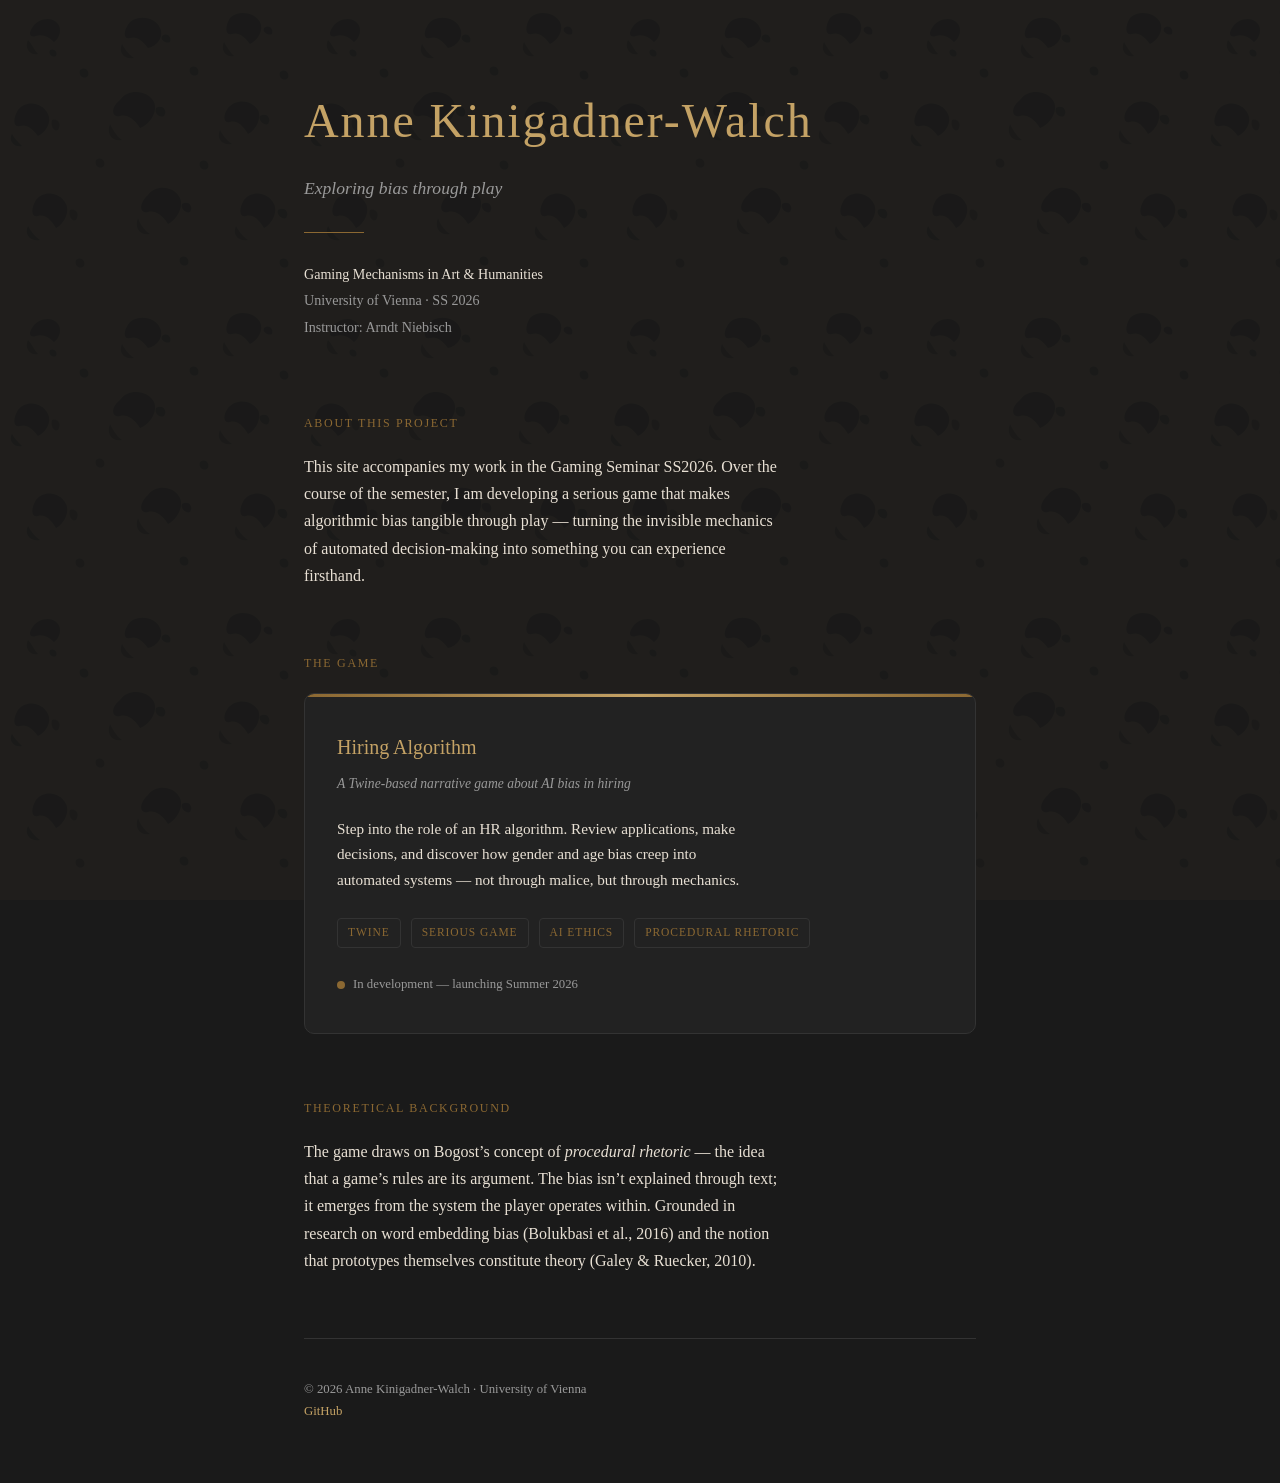
==== index.html @ c5ccc67c "Rename index (8).html to index.html" ====
<!DOCTYPE html>
<html lang="en">
<head>
<meta charset="UTF-8">
<meta name="viewport" content="width=device-width, initial-scale=1.0">
<title>Anne Kinigadner-Walch</title>
<style>
  /* ── Design Tokens ── */
  :root {
    --bg: #1a1a1a;
    --bg-card: #222;
    --border: #333;
    --text: #e8e0d4;
    --text-muted: #999;
    --gold: #C4A265;
    --ochre: #8B6832;
    --umber: #2E1E0A;
    --near-black: #1A1008;
    --font-body: Georgia, 'Times New Roman', serif;
  }

  /* ── Reset & Base ── */
  *, *::before, *::after { margin: 0; padding: 0; box-sizing: border-box; }

  body {
    font-family: var(--font-body);
    background: var(--bg);
    color: var(--text);
    line-height: 1.7;
    min-height: 100vh;
    -webkit-font-smoothing: antialiased;
  }

  /* ── Leopard Pattern (inline SVG, used as subtle overlay) ── */
  .leopard-overlay {
    position: fixed;
    inset: 0;
    pointer-events: none;
    z-index: 0;
    opacity: 0.04;
    background-image: url('data:image/svg+xml;utf8,<svg xmlns="http://www.w3.org/2000/svg" width="300" height="300" viewBox="0 0 300 300"><defs><pattern id="leopard" x="0" y="0" width="300" height="300" patternUnits="userSpaceOnUse"><rect width="300" height="300" fill="%23C4A265"/><path d="M32,28 C38,18 52,16 58,24 C62,29 60,38 54,42 C48,36 42,34 36,36 C30,38 28,34 32,28Z" fill="%231A1008" opacity="0.88"/><path d="M28,40 C24,48 30,56 38,54 C34,50 32,44 28,40Z" fill="%232E1E0A" opacity="0.82"/><path d="M50,50 C54,48 58,52 56,56 C52,58 48,54 50,50Z" fill="%231A1008" opacity="0.85"/><path d="M130,22 C140,14 156,18 160,28 C164,36 158,46 148,48 C142,40 136,36 130,38 C124,40 122,32 130,22Z" fill="%231A1008" opacity="0.9"/><path d="M122,44 C118,52 124,60 134,58 C128,54 124,48 122,44Z" fill="%232E1E0A" opacity="0.79"/><path d="M162,36 C166,32 172,36 170,42 C166,44 160,40 162,36Z" fill="%231A1008" opacity="0.84"/><path d="M230,18 C238,10 254,12 260,22 C264,30 258,40 250,44 C244,36 238,32 232,34 C226,36 224,28 230,18Z" fill="%231A1008" opacity="0.87"/><path d="M224,42 C220,50 226,58 234,56 C230,52 226,46 224,42Z" fill="%232E1E0A" opacity="0.8"/><path d="M264,28 C268,24 274,28 272,34 C268,36 262,32 264,28Z" fill="%231A1008" opacity="0.86"/><path d="M18,110 C26,100 42,102 48,114 C52,122 46,132 38,136 C32,128 26,124 20,126 C14,128 12,120 18,110Z" fill="%231A1008" opacity="0.9"/><path d="M52,120 C58,118 62,124 58,130 C54,132 50,126 52,120Z" fill="%232E1E0A" opacity="0.76"/><path d="M12,134 C8,140 14,148 22,146 C18,142 14,138 12,134Z" fill="%231A1008" opacity="0.82"/><path d="M120,100 C128,88 148,90 154,102 C158,112 150,124 140,128 C134,118 126,114 120,116 C112,118 110,108 120,100Z" fill="%231A1008" opacity="0.92"/><path d="M110,124 C106,134 112,142 122,140 C116,136 112,128 110,124Z" fill="%232E1E0A" opacity="0.8"/><path d="M156,108 C162,104 168,110 164,116 C160,118 154,114 156,108Z" fill="%231A1008" opacity="0.85"/><path d="M228,108 C236,98 252,100 258,110 C262,118 256,130 248,134 C242,124 236,120 230,122 C224,124 222,116 228,108Z" fill="%231A1008" opacity="0.88"/><path d="M220,130 C216,138 222,146 232,144 C226,140 222,134 220,130Z" fill="%232E1E0A" opacity="0.79"/><path d="M260,116 C266,112 272,118 268,124 C264,126 258,120 260,116Z" fill="%231A1008" opacity="0.84"/><path d="M36,200 C44,190 60,192 66,204 C70,212 64,224 56,228 C50,218 44,214 38,216 C32,218 30,210 36,200Z" fill="%231A1008" opacity="0.9"/><path d="M70,210 C76,208 80,214 76,220 C72,222 68,216 70,210Z" fill="%232E1E0A" opacity="0.77"/><path d="M28,226 C24,234 30,242 40,240 C34,236 30,230 28,226Z" fill="%231A1008" opacity="0.83"/><path d="M148,195 C156,184 174,186 180,198 C184,208 176,220 168,224 C162,214 154,210 148,212 C140,214 138,204 148,195Z" fill="%231A1008" opacity="0.91"/><path d="M138,218 C134,228 140,236 150,234 C144,230 140,224 138,218Z" fill="%232E1E0A" opacity="0.81"/><path d="M182,204 C188,200 194,206 190,212 C186,214 180,208 182,204Z" fill="%231A1008" opacity="0.86"/><path d="M244,200 C252,190 268,192 274,204 C278,212 272,224 264,228 C258,218 252,214 246,216 C240,218 238,210 244,200Z" fill="%231A1008" opacity="0.89"/><path d="M236,226 C232,234 238,242 248,240 C242,236 238,230 236,226Z" fill="%232E1E0A" opacity="0.78"/><path d="M278,210 C284,206 290,212 286,218 C282,220 276,214 278,210Z" fill="%231A1008" opacity="0.85"/><path d="M80,70 C84,66 90,70 88,76 C84,80 78,76 80,70Z" fill="%231A1008" opacity="0.8"/><path d="M190,68 C194,64 200,68 198,74 C194,78 188,74 190,68Z" fill="%231A1008" opacity="0.82"/><path d="M96,160 C100,156 106,160 104,166 C100,170 94,166 96,160Z" fill="%231A1008" opacity="0.78"/><path d="M200,162 C204,158 210,162 208,168 C204,172 198,168 200,162Z" fill="%231A1008" opacity="0.81"/><path d="M76,260 C80,256 86,260 84,266 C80,270 74,266 76,260Z" fill="%231A1008" opacity="0.79"/><path d="M180,258 C184,254 190,258 188,264 C184,268 178,264 180,258Z" fill="%231A1008" opacity="0.83"/><path d="M280,72 C284,68 290,72 288,78 C284,82 278,78 280,72Z" fill="%231A1008" opacity="0.8"/><path d="M280,260 C284,256 290,260 288,266 C284,270 278,266 280,260Z" fill="%231A1008" opacity="0.82"/></pattern></defs><rect width="300" height="300" fill="url(%23leopard)"/></svg>');
    background-repeat: repeat;
    background-size: 300px 300px;
  }

  /* ── Layout ── */
  .page {
    position: relative;
    z-index: 1;
    max-width: 720px;
    margin: 0 auto;
    padding: 80px 24px 60px;
  }

  /* ── Header / Hero ── */
  .hero {
    margin-bottom: 72px;
  }

  .hero-name {
    font-size: clamp(2rem, 5vw, 3rem);
    font-weight: 400;
    letter-spacing: 0.04em;
    color: var(--gold);
    margin-bottom: 12px;
  }

  .hero-tagline {
    font-size: 1.1rem;
    color: var(--text-muted);
    font-style: italic;
    margin-bottom: 28px;
  }

  .hero-divider {
    width: 60px;
    height: 1px;
    background: var(--ochre);
    border: none;
    margin-bottom: 28px;
  }

  .hero-meta {
    font-size: 0.88rem;
    color: var(--text-muted);
    line-height: 1.9;
  }

  .hero-meta span {
    color: var(--text);
  }

  /* ── Sections ── */
  section {
    margin-bottom: 64px;
  }

  .section-label {
    font-size: 0.75rem;
    font-weight: 500;
    letter-spacing: 0.14em;
    text-transform: uppercase;
    color: var(--ochre);
    margin-bottom: 20px;
  }

  section p {
    font-size: 1rem;
    color: var(--text);
    max-width: 60ch;
  }

  /* ── Game Card (placeholder) ── */
  .game-card {
    background: var(--bg-card);
    border: 1px solid var(--border);
    border-radius: 10px;
    padding: 36px 32px;
    position: relative;
    overflow: hidden;
    transition: border-color 0.3s ease;
  }

  .game-card:hover {
    border-color: var(--ochre);
  }

  .game-card::before {
    content: '';
    position: absolute;
    top: 0;
    left: 0;
    right: 0;
    height: 3px;
    background: linear-gradient(90deg, var(--ochre), var(--gold), var(--ochre));
  }

  .game-card-title {
    font-size: 1.25rem;
    color: var(--gold);
    margin-bottom: 8px;
    font-weight: 400;
  }

  .game-card-subtitle {
    font-size: 0.85rem;
    color: var(--text-muted);
    margin-bottom: 20px;
    font-style: italic;
  }

  .game-card p {
    font-size: 0.95rem;
    color: var(--text);
    margin-bottom: 24px;
    max-width: 55ch;
  }

  .game-tag {
    display: inline-block;
    font-size: 0.72rem;
    letter-spacing: 0.08em;
    text-transform: uppercase;
    color: var(--ochre);
    border: 1px solid var(--border);
    border-radius: 4px;
    padding: 4px 10px;
    margin-right: 6px;
    margin-bottom: 6px;
  }

  .game-status {
    display: inline-flex;
    align-items: center;
    gap: 8px;
    font-size: 0.8rem;
    color: var(--text-muted);
    margin-top: 20px;
  }

  .game-status .dot {
    width: 8px;
    height: 8px;
    border-radius: 50%;
    background: var(--ochre);
    animation: pulse 2.5s ease-in-out infinite;
  }

  @keyframes pulse {
    0%, 100% { opacity: 0.4; }
    50% { opacity: 1; }
  }

  /* ── Button (for future game link) ── */
  .btn {
    display: inline-block;
    font-family: var(--font-body);
    font-size: 0.82rem;
    letter-spacing: 0.1em;
    text-transform: uppercase;
    text-decoration: none;
    color: var(--bg);
    background: var(--gold);
    border: 1px solid var(--gold);
    padding: 10px 28px;
    border-radius: 5px;
    cursor: pointer;
    transition: all 0.3s ease;
    margin-top: 24px;
  }

  .btn:hover {
    background: transparent;
    color: var(--gold);
  }

  .btn-ghost {
    background: transparent;
    color: var(--gold);
  }

  .btn-ghost:hover {
    background: var(--gold);
    color: var(--bg);
  }

  /* ── Footer ── */
  footer {
    padding-top: 40px;
    border-top: 1px solid var(--border);
    font-size: 0.8rem;
    color: var(--text-muted);
  }

  footer a {
    color: var(--gold);
    text-decoration: none;
    transition: color 0.2s;
  }

  footer a:hover {
    color: var(--text);
  }

  /* ── Responsive ── */
  @media (max-width: 560px) {
    .page {
      padding: 48px 18px 40px;
    }
    .hero {
      margin-bottom: 52px;
    }
    section {
      margin-bottom: 48px;
    }
    .game-card {
      padding: 24px 20px;
    }
  }

  /* ── Fade-in on load ── */
  .page {
    animation: fadeUp 0.8s ease-out;
  }

  @keyframes fadeUp {
    from { opacity: 0; transform: translateY(16px); }
    to { opacity: 1; transform: translateY(0); }
  }
</style>
</head>
<body>

<div class="leopard-overlay" aria-hidden="true"></div>

<main class="page">

  <!-- Hero -->
  <header class="hero">
    <h1 class="hero-name">Anne Kinigadner-Walch</h1>
    <p class="hero-tagline">Exploring bias through play</p>
    <hr class="hero-divider">
    <div class="hero-meta">
      <span>Gaming Mechanisms in Art &amp; Humanities</span><br>
      University of Vienna &middot; SS 2026<br>
      Instructor: Arndt Niebisch
    </div>
  </header>

  <!-- About -->
  <section>
    <div class="section-label">About This Project</div>
    <p>
      This site accompanies my work in the Gaming Seminar SS2026. Over the course of the semester, I am developing a serious game that makes algorithmic bias tangible through play &mdash; turning the invisible mechanics of automated decision-making into something you can experience firsthand.
    </p>
  </section>

  <!-- Game Card -->
  <section>
    <div class="section-label">The Game</div>
    <div class="game-card">
      <div class="game-card-title">Hiring Algorithm</div>
      <div class="game-card-subtitle">A Twine-based narrative game about AI bias in hiring</div>
      <p>
        Step into the role of an HR algorithm. Review applications, make decisions, and discover how gender and age bias creep into automated systems &mdash; not through malice, but through mechanics.
      </p>
      <div>
        <span class="game-tag">Twine</span>
        <span class="game-tag">Serious Game</span>
        <span class="game-tag">AI Ethics</span>
        <span class="game-tag">Procedural Rhetoric</span>
      </div>
      <div class="game-status">
        <span class="dot"></span>
        In development &mdash; launching Summer 2026
      </div>
      <!-- Uncomment when game is ready:
      <a href="game/index.html" class="btn">Play the Game</a>
      -->
    </div>
  </section>

  <!-- Theoretical Background -->
  <section>
    <div class="section-label">Theoretical Background</div>
    <p>
      The game draws on Bogost&rsquo;s concept of <em>procedural rhetoric</em> &mdash; the idea that a game&rsquo;s rules are its argument. The bias isn&rsquo;t explained through text; it emerges from the system the player operates within. Grounded in research on word embedding bias (Bolukbasi et al., 2016) and the notion that prototypes themselves constitute theory (Galey &amp; Ruecker, 2010).
    </p>
  </section>

  <!-- Footer -->
  <footer>
    &copy; 2026 Anne Kinigadner-Walch &middot; University of Vienna
    <br>
    <a href="https://github.com/" target="_blank" rel="noopener">GitHub</a>
    <!-- Update the link above once your repo exists -->
  </footer>

</main>

</body>
</html>
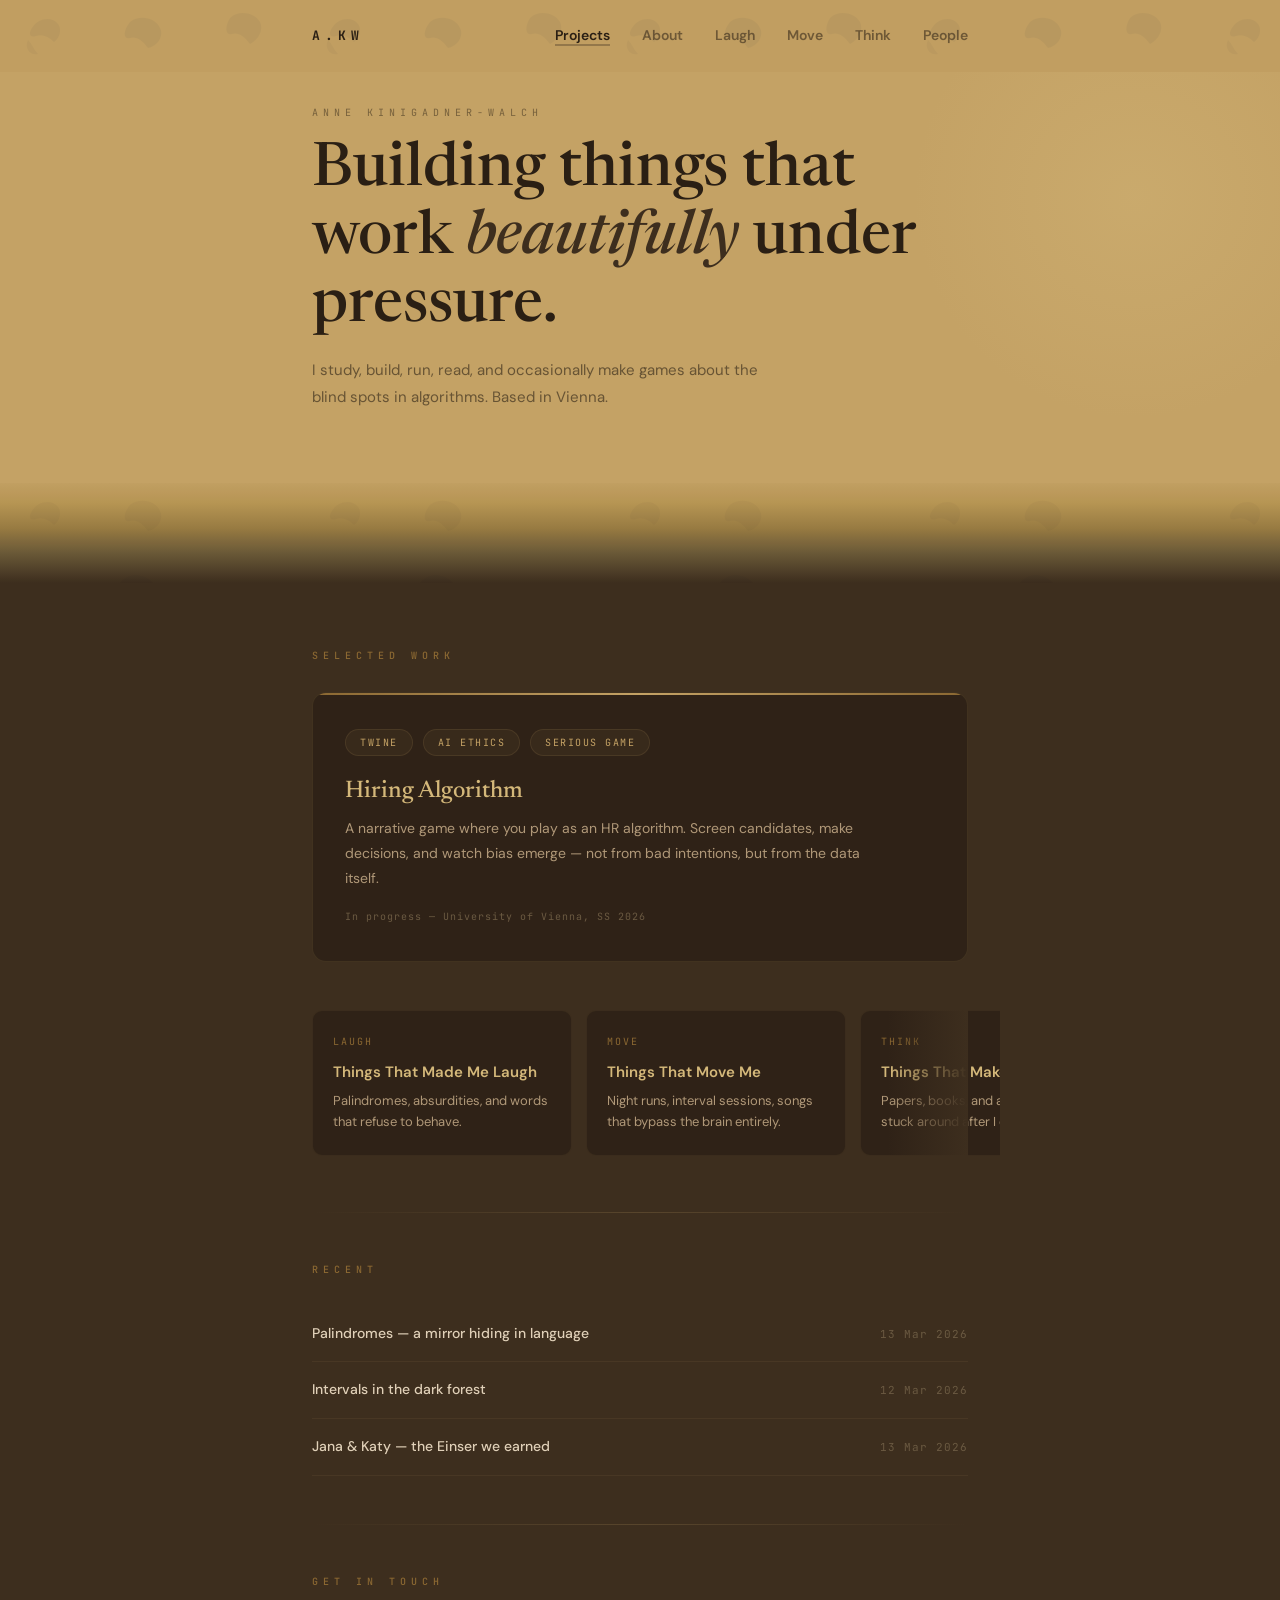
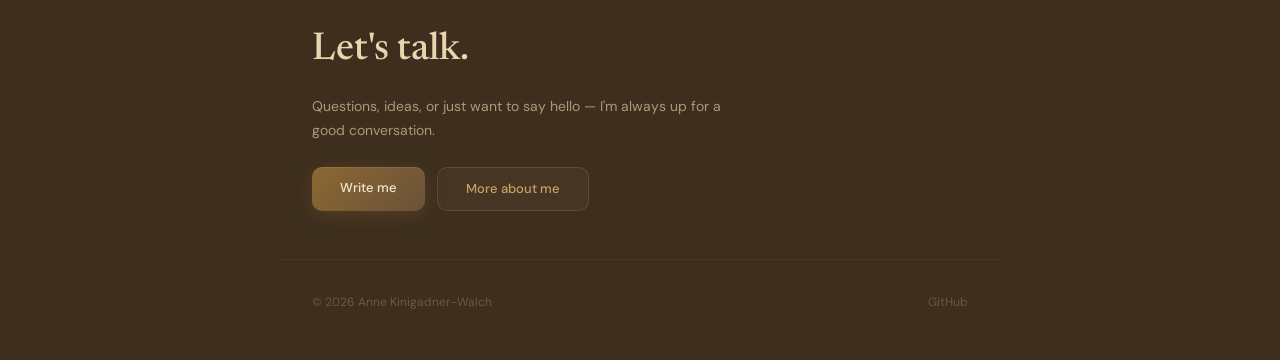
==== commit d459bde0: "Create index.html" ====
--- a/index.html
+++ b/index.html
@@ -4,339 +4,233 @@
 <meta charset="UTF-8">
 <meta name="viewport" content="width=device-width, initial-scale=1.0">
 <title>Anne Kinigadner-Walch</title>
+<link href="https://fonts.googleapis.com/css2?family=Newsreader:ital,wght@0,300;0,400;0,500;0,600;1,400;1,500&family=DM+Sans:wght@400;500;600&family=JetBrains+Mono:wght@400;500;700&display=swap" rel="stylesheet">
 <style>
-  /* ── Design Tokens ── */
-  :root {
-    --bg: #1a1a1a;
-    --bg-card: #222;
-    --border: #333;
-    --text: #e8e0d4;
-    --text-muted: #999;
-    --gold: #C4A265;
-    --ochre: #8B6832;
-    --umber: #2E1E0A;
-    --near-black: #1A1008;
-    --font-body: Georgia, 'Times New Roman', serif;
-  }
-
-  /* ── Reset & Base ── */
-  *, *::before, *::after { margin: 0; padding: 0; box-sizing: border-box; }
-
-  body {
-    font-family: var(--font-body);
-    background: var(--bg);
-    color: var(--text);
-    line-height: 1.7;
-    min-height: 100vh;
-    -webkit-font-smoothing: antialiased;
-  }
-
-  /* ── Leopard Pattern (inline SVG, used as subtle overlay) ── */
-  .leopard-overlay {
-    position: fixed;
-    inset: 0;
-    pointer-events: none;
-    z-index: 0;
-    opacity: 0.04;
-    background-image: url('data:image/svg+xml;utf8,<svg xmlns="http://www.w3.org/2000/svg" width="300" height="300" viewBox="0 0 300 300"><defs><pattern id="leopard" x="0" y="0" width="300" height="300" patternUnits="userSpaceOnUse"><rect width="300" height="300" fill="%23C4A265"/><path d="M32,28 C38,18 52,16 58,24 C62,29 60,38 54,42 C48,36 42,34 36,36 C30,38 28,34 32,28Z" fill="%231A1008" opacity="0.88"/><path d="M28,40 C24,48 30,56 38,54 C34,50 32,44 28,40Z" fill="%232E1E0A" opacity="0.82"/><path d="M50,50 C54,48 58,52 56,56 C52,58 48,54 50,50Z" fill="%231A1008" opacity="0.85"/><path d="M130,22 C140,14 156,18 160,28 C164,36 158,46 148,48 C142,40 136,36 130,38 C124,40 122,32 130,22Z" fill="%231A1008" opacity="0.9"/><path d="M122,44 C118,52 124,60 134,58 C128,54 124,48 122,44Z" fill="%232E1E0A" opacity="0.79"/><path d="M162,36 C166,32 172,36 170,42 C166,44 160,40 162,36Z" fill="%231A1008" opacity="0.84"/><path d="M230,18 C238,10 254,12 260,22 C264,30 258,40 250,44 C244,36 238,32 232,34 C226,36 224,28 230,18Z" fill="%231A1008" opacity="0.87"/><path d="M224,42 C220,50 226,58 234,56 C230,52 226,46 224,42Z" fill="%232E1E0A" opacity="0.8"/><path d="M264,28 C268,24 274,28 272,34 C268,36 262,32 264,28Z" fill="%231A1008" opacity="0.86"/><path d="M18,110 C26,100 42,102 48,114 C52,122 46,132 38,136 C32,128 26,124 20,126 C14,128 12,120 18,110Z" fill="%231A1008" opacity="0.9"/><path d="M52,120 C58,118 62,124 58,130 C54,132 50,126 52,120Z" fill="%232E1E0A" opacity="0.76"/><path d="M12,134 C8,140 14,148 22,146 C18,142 14,138 12,134Z" fill="%231A1008" opacity="0.82"/><path d="M120,100 C128,88 148,90 154,102 C158,112 150,124 140,128 C134,118 126,114 120,116 C112,118 110,108 120,100Z" fill="%231A1008" opacity="0.92"/><path d="M110,124 C106,134 112,142 122,140 C116,136 112,128 110,124Z" fill="%232E1E0A" opacity="0.8"/><path d="M156,108 C162,104 168,110 164,116 C160,118 154,114 156,108Z" fill="%231A1008" opacity="0.85"/><path d="M228,108 C236,98 252,100 258,110 C262,118 256,130 248,134 C242,124 236,120 230,122 C224,124 222,116 228,108Z" fill="%231A1008" opacity="0.88"/><path d="M220,130 C216,138 222,146 232,144 C226,140 222,134 220,130Z" fill="%232E1E0A" opacity="0.79"/><path d="M260,116 C266,112 272,118 268,124 C264,126 258,120 260,116Z" fill="%231A1008" opacity="0.84"/><path d="M36,200 C44,190 60,192 66,204 C70,212 64,224 56,228 C50,218 44,214 38,216 C32,218 30,210 36,200Z" fill="%231A1008" opacity="0.9"/><path d="M70,210 C76,208 80,214 76,220 C72,222 68,216 70,210Z" fill="%232E1E0A" opacity="0.77"/><path d="M28,226 C24,234 30,242 40,240 C34,236 30,230 28,226Z" fill="%231A1008" opacity="0.83"/><path d="M148,195 C156,184 174,186 180,198 C184,208 176,220 168,224 C162,214 154,210 148,212 C140,214 138,204 148,195Z" fill="%231A1008" opacity="0.91"/><path d="M138,218 C134,228 140,236 150,234 C144,230 140,224 138,218Z" fill="%232E1E0A" opacity="0.81"/><path d="M182,204 C188,200 194,206 190,212 C186,214 180,208 182,204Z" fill="%231A1008" opacity="0.86"/><path d="M244,200 C252,190 268,192 274,204 C278,212 272,224 264,228 C258,218 252,214 246,216 C240,218 238,210 244,200Z" fill="%231A1008" opacity="0.89"/><path d="M236,226 C232,234 238,242 248,240 C242,236 238,230 236,226Z" fill="%232E1E0A" opacity="0.78"/><path d="M278,210 C284,206 290,212 286,218 C282,220 276,214 278,210Z" fill="%231A1008" opacity="0.85"/><path d="M80,70 C84,66 90,70 88,76 C84,80 78,76 80,70Z" fill="%231A1008" opacity="0.8"/><path d="M190,68 C194,64 200,68 198,74 C194,78 188,74 190,68Z" fill="%231A1008" opacity="0.82"/><path d="M96,160 C100,156 106,160 104,166 C100,170 94,166 96,160Z" fill="%231A1008" opacity="0.78"/><path d="M200,162 C204,158 210,162 208,168 C204,172 198,168 200,162Z" fill="%231A1008" opacity="0.81"/><path d="M76,260 C80,256 86,260 84,266 C80,270 74,266 76,260Z" fill="%231A1008" opacity="0.79"/><path d="M180,258 C184,254 190,258 188,264 C184,268 178,264 180,258Z" fill="%231A1008" opacity="0.83"/><path d="M280,72 C284,68 290,72 288,78 C284,82 278,78 280,72Z" fill="%231A1008" opacity="0.8"/><path d="M280,260 C284,256 290,260 288,266 C284,270 278,266 280,260Z" fill="%231A1008" opacity="0.82"/></pattern></defs><rect width="300" height="300" fill="url(%23leopard)"/></svg>');
-    background-repeat: repeat;
-    background-size: 300px 300px;
-  }
-
-  /* ── Layout ── */
-  .page {
-    position: relative;
-    z-index: 1;
-    max-width: 720px;
-    margin: 0 auto;
-    padding: 80px 24px 60px;
-  }
-
-  /* ── Header / Hero ── */
-  .hero {
-    margin-bottom: 72px;
-  }
-
-  .hero-name {
-    font-size: clamp(2rem, 5vw, 3rem);
-    font-weight: 400;
-    letter-spacing: 0.04em;
-    color: var(--gold);
-    margin-bottom: 12px;
-  }
-
-  .hero-tagline {
-    font-size: 1.1rem;
-    color: var(--text-muted);
-    font-style: italic;
-    margin-bottom: 28px;
-  }
-
-  .hero-divider {
-    width: 60px;
-    height: 1px;
-    background: var(--ochre);
-    border: none;
-    margin-bottom: 28px;
-  }
-
-  .hero-meta {
-    font-size: 0.88rem;
-    color: var(--text-muted);
-    line-height: 1.9;
-  }
-
-  .hero-meta span {
-    color: var(--text);
-  }
-
-  /* ── Sections ── */
-  section {
-    margin-bottom: 64px;
-  }
-
-  .section-label {
-    font-size: 0.75rem;
-    font-weight: 500;
-    letter-spacing: 0.14em;
-    text-transform: uppercase;
-    color: var(--ochre);
-    margin-bottom: 20px;
-  }
-
-  section p {
-    font-size: 1rem;
-    color: var(--text);
-    max-width: 60ch;
-  }
-
-  /* ── Game Card (placeholder) ── */
-  .game-card {
-    background: var(--bg-card);
-    border: 1px solid var(--border);
-    border-radius: 10px;
-    padding: 36px 32px;
-    position: relative;
-    overflow: hidden;
-    transition: border-color 0.3s ease;
-  }
-
-  .game-card:hover {
-    border-color: var(--ochre);
-  }
-
-  .game-card::before {
-    content: '';
-    position: absolute;
-    top: 0;
-    left: 0;
-    right: 0;
-    height: 3px;
-    background: linear-gradient(90deg, var(--ochre), var(--gold), var(--ochre));
-  }
-
-  .game-card-title {
-    font-size: 1.25rem;
-    color: var(--gold);
-    margin-bottom: 8px;
-    font-weight: 400;
-  }
-
-  .game-card-subtitle {
-    font-size: 0.85rem;
-    color: var(--text-muted);
-    margin-bottom: 20px;
-    font-style: italic;
-  }
-
-  .game-card p {
-    font-size: 0.95rem;
-    color: var(--text);
-    margin-bottom: 24px;
-    max-width: 55ch;
-  }
-
-  .game-tag {
-    display: inline-block;
-    font-size: 0.72rem;
-    letter-spacing: 0.08em;
-    text-transform: uppercase;
-    color: var(--ochre);
-    border: 1px solid var(--border);
-    border-radius: 4px;
-    padding: 4px 10px;
-    margin-right: 6px;
-    margin-bottom: 6px;
-  }
-
-  .game-status {
-    display: inline-flex;
-    align-items: center;
-    gap: 8px;
-    font-size: 0.8rem;
-    color: var(--text-muted);
-    margin-top: 20px;
-  }
-
-  .game-status .dot {
-    width: 8px;
-    height: 8px;
-    border-radius: 50%;
-    background: var(--ochre);
-    animation: pulse 2.5s ease-in-out infinite;
-  }
-
-  @keyframes pulse {
-    0%, 100% { opacity: 0.4; }
-    50% { opacity: 1; }
-  }
-
-  /* ── Button (for future game link) ── */
-  .btn {
-    display: inline-block;
-    font-family: var(--font-body);
-    font-size: 0.82rem;
-    letter-spacing: 0.1em;
-    text-transform: uppercase;
-    text-decoration: none;
-    color: var(--bg);
-    background: var(--gold);
-    border: 1px solid var(--gold);
-    padding: 10px 28px;
-    border-radius: 5px;
-    cursor: pointer;
-    transition: all 0.3s ease;
-    margin-top: 24px;
-  }
-
-  .btn:hover {
-    background: transparent;
-    color: var(--gold);
-  }
-
-  .btn-ghost {
-    background: transparent;
-    color: var(--gold);
-  }
-
-  .btn-ghost:hover {
-    background: var(--gold);
-    color: var(--bg);
-  }
-
-  /* ── Footer ── */
-  footer {
-    padding-top: 40px;
-    border-top: 1px solid var(--border);
-    font-size: 0.8rem;
-    color: var(--text-muted);
-  }
-
-  footer a {
-    color: var(--gold);
-    text-decoration: none;
-    transition: color 0.2s;
-  }
-
-  footer a:hover {
-    color: var(--text);
-  }
-
-  /* ── Responsive ── */
-  @media (max-width: 560px) {
-    .page {
-      padding: 48px 18px 40px;
-    }
-    .hero {
-      margin-bottom: 52px;
-    }
-    section {
-      margin-bottom: 48px;
-    }
-    .game-card {
-      padding: 24px 20px;
-    }
-  }
-
-  /* ── Fade-in on load ── */
-  .page {
-    animation: fadeUp 0.8s ease-out;
-  }
-
-  @keyframes fadeUp {
-    from { opacity: 0; transform: translateY(16px); }
-    to { opacity: 1; transform: translateY(0); }
-  }
+:root {
+  --camel-deep:#2A1F14;--camel-dark:#3D2E1E;--camel-mid:#6B5239;--camel-warm:#8B6832;
+  --camel-tan:#C4A265;--camel-light:#D4B87A;--camel-cream:#E8D5B0;--camel-pale:#F2E6D0;
+  --text-body:#E0D0B8;--text-muted:#B09878;--text-dim:#8B7A60;--text-ghost:#6B5A42;
+  --surface:rgba(42,31,20,0.7);--border-warm:rgba(196,162,101,0.2);
+  --border-subtle:rgba(196,162,101,0.12);--border-ghost:rgba(196,162,101,0.08);
+  --font-display:'Newsreader',Georgia,serif;--font-body:'DM Sans',sans-serif;--font-mono:'JetBrains Mono',monospace;
+}
+*,*::before,*::after{margin:0;padding:0;box-sizing:border-box}
+body{font-family:var(--font-body);background:var(--camel-dark);color:var(--text-body);font-size:14px;line-height:1.7;-webkit-font-smoothing:antialiased}
+
+/* ── Scrollbar ── */
+::-webkit-scrollbar{width:6px;height:4px}
+::-webkit-scrollbar-track{background:transparent}
+::-webkit-scrollbar-thumb{background:rgba(196,162,101,0.2);border-radius:4px}
+::-webkit-scrollbar-thumb:hover{background:rgba(196,162,101,0.35)}
+
+/* ── Header ── */
+.top-leo{background:var(--camel-tan);position:relative;overflow:hidden}
+.top-leo::before{content:'';position:absolute;inset:0;z-index:0;opacity:0.07;pointer-events:none;mix-blend-mode:multiply;background-image:url('data:image/svg+xml;utf8,<svg xmlns="http://www.w3.org/2000/svg" width="300" height="300" viewBox="0 0 300 300"><defs><pattern id="l" x="0" y="0" width="300" height="300" patternUnits="userSpaceOnUse"><rect width="300" height="300" fill="%23C4A265"/><path d="M32,28C38,18 52,16 58,24C62,29 60,38 54,42C48,36 42,34 36,36C30,38 28,34 32,28Z" fill="%231A1008" opacity="0.88"/><path d="M28,40C24,48 30,56 38,54C34,50 32,44 28,40Z" fill="%232E1E0A" opacity="0.82"/><path d="M130,22C140,14 156,18 160,28C164,36 158,46 148,48C142,40 136,36 130,38C124,40 122,32 130,22Z" fill="%231A1008" opacity="0.9"/><path d="M230,18C238,10 254,12 260,22C264,30 258,40 250,44C244,36 238,32 232,34C226,36 224,28 230,18Z" fill="%231A1008" opacity="0.87"/><path d="M18,110C26,100 42,102 48,114C52,122 46,132 38,136C32,128 26,124 20,126C14,128 12,120 18,110Z" fill="%231A1008" opacity="0.9"/><path d="M120,100C128,88 148,90 154,102C158,112 150,124 140,128C134,118 126,114 120,116C112,118 110,108 120,100Z" fill="%231A1008" opacity="0.92"/><path d="M228,108C236,98 252,100 258,110C262,118 256,130 248,134C242,124 236,120 230,122C224,124 222,116 228,108Z" fill="%231A1008" opacity="0.88"/><path d="M36,200C44,190 60,192 66,204C70,212 64,224 56,228C50,218 44,214 38,216C32,218 30,210 36,200Z" fill="%231A1008" opacity="0.9"/><path d="M148,195C156,184 174,186 180,198C184,208 176,220 168,224C162,214 154,210 148,212C140,214 138,204 148,195Z" fill="%231A1008" opacity="0.91"/><path d="M244,200C252,190 268,192 274,204C278,212 272,224 264,228C258,218 252,214 246,216C240,218 238,210 244,200Z" fill="%231A1008" opacity="0.89"/></pattern></defs><rect width="300" height="300" fill="url(%23l)"/></svg>');background-repeat:repeat;background-size:300px 300px}
+.header-inner{position:relative;z-index:1;max-width:720px;margin:0 auto;padding:24px 32px;display:flex;justify-content:space-between;align-items:center}
+.logo{font-family:var(--font-mono);font-size:13px;font-weight:700;letter-spacing:5px;text-transform:uppercase;color:var(--camel-deep);text-decoration:none}
+nav{display:flex;gap:32px}
+nav a{font-family:var(--font-body);font-size:14px;font-weight:600;color:rgba(42,31,20,0.55);text-decoration:none;transition:color 0.3s}
+nav a:hover,nav a.active{color:var(--camel-deep)}
+nav a.active{text-decoration:underline;text-underline-offset:4px;text-decoration-thickness:2px;text-decoration-color:rgba(42,31,20,0.3)}
+
+/* ── Hero (on ochre, no pattern) ── */
+.hero{background:var(--camel-tan);padding:32px 0 72px;position:relative;overflow:hidden}
+.hero::before{content:'';position:absolute;top:-100px;right:-80px;width:450px;height:450px;background:radial-gradient(circle,rgba(212,184,122,0.35) 0%,transparent 70%);pointer-events:none}
+.hero-inner{position:relative;z-index:1;max-width:720px;margin:0 auto;padding:0 32px}
+.hero-label{font-family:var(--font-mono);font-size:10px;letter-spacing:5px;text-transform:uppercase;color:rgba(42,31,20,0.5);margin-bottom:16px;animation:fadeUp .6s ease-out .1s both}
+.hero h1{font-family:var(--font-display);font-size:clamp(2.4rem,5.5vw,3.8rem);font-weight:500;line-height:1.12;color:var(--camel-deep);margin-bottom:16px;animation:fadeUp .6s ease-out .25s both}
+.hero h1 em{font-style:italic;color:var(--camel-dark)}
+.hero p{font-size:15px;font-weight:400;color:rgba(42,31,20,0.6);max-width:480px;line-height:1.8;animation:fadeUp .6s ease-out .4s both}
+
+/* ── Ochre → Dark fade ── */
+.ochre-fade{height:100px;background:linear-gradient(to bottom,#C4A265 0%,#B89755 20%,#9A7D44 45%,#6B5A38 70%,#4D3D28 90%,#3D2E1E 100%);position:relative}
+.ochre-fade::before{content:'';position:absolute;inset:0;opacity:0.05;mix-blend-mode:multiply;pointer-events:none;background-image:url('data:image/svg+xml;utf8,<svg xmlns="http://www.w3.org/2000/svg" width="300" height="300" viewBox="0 0 300 300"><defs><pattern id="l" x="0" y="0" width="300" height="300" patternUnits="userSpaceOnUse"><rect width="300" height="300" fill="%23C4A265"/><path d="M32,28C38,18 52,16 58,24C62,29 60,38 54,42C48,36 42,34 36,36C30,38 28,34 32,28Z" fill="%231A1008" opacity="0.88"/><path d="M130,22C140,14 156,18 160,28C164,36 158,46 148,48C142,40 136,36 130,38C124,40 122,32 130,22Z" fill="%231A1008" opacity="0.9"/><path d="M120,100C128,88 148,90 154,102C158,112 150,124 140,128C134,118 126,114 120,116C112,118 110,108 120,100Z" fill="%231A1008" opacity="0.92"/></pattern></defs><rect width="300" height="300" fill="url(%23l)"/></svg>');background-repeat:repeat;background-size:300px 300px}
+
+/* ── Dark zone ── */
+.dark-zone{padding:64px 0 48px}
+.content{max-width:720px;margin:0 auto;padding:0 32px}
+
+/* ── Section Label ── */
+.section-label{font-family:var(--font-mono);font-size:10px;font-weight:500;letter-spacing:5px;text-transform:uppercase;color:var(--camel-warm);margin-bottom:28px}
+
+/* ── Featured Card ── */
+.featured{background:var(--surface);border:1px solid var(--border-subtle);border-radius:14px;padding:36px 32px;position:relative;overflow:hidden;transition:all 0.3s ease;cursor:pointer;text-decoration:none;display:block;color:inherit;margin-bottom:48px}
+.featured::before{content:'';position:absolute;top:0;left:0;right:0;height:2px;background:linear-gradient(90deg,var(--camel-warm),var(--camel-tan),var(--camel-warm))}
+.featured:hover{border-color:var(--border-warm);transform:translateY(-2px);box-shadow:0 12px 40px rgba(42,31,20,0.5)}
+.featured .tag-row{margin-bottom:14px}
+.featured h3{font-family:var(--font-display);font-size:24px;font-weight:500;line-height:1.25;color:var(--camel-light);margin-bottom:10px}
+.featured p{font-size:14px;color:var(--text-muted);max-width:540px;line-height:1.8}
+.featured .meta{font-family:var(--font-mono);font-size:10px;letter-spacing:1px;color:var(--text-ghost);margin-top:16px}
+
+/* ── Tags ── */
+.tag{display:inline-block;font-family:var(--font-mono);font-size:10px;font-weight:400;letter-spacing:1.5px;text-transform:uppercase;color:var(--camel-tan);background:rgba(196,162,101,0.06);border:1px solid var(--border-subtle);border-radius:100px;padding:4px 14px;margin-right:6px;margin-bottom:6px}
+
+/* ── Scroll Track ── */
+.scroll-wrapper{position:relative;margin-bottom:48px}
+.scroll-wrapper::after{content:'';position:absolute;right:0;top:0;bottom:0;width:80px;background:linear-gradient(to right,transparent,var(--camel-dark));pointer-events:none;z-index:2}
+.scroll-track{display:flex;gap:14px;overflow-x:auto;overflow-y:hidden;padding-bottom:8px;margin-right:-32px;padding-right:64px;scrollbar-width:thin;scrollbar-color:rgba(196,162,101,0.15) transparent;-webkit-overflow-scrolling:touch}
+.scroll-card{min-width:260px;max-width:260px;flex-shrink:0;background:var(--surface);border:1px solid var(--border-ghost);border-radius:10px;padding:22px 20px;text-decoration:none;color:inherit;transition:all 0.3s ease}
+.scroll-card:hover{border-color:var(--border-warm);transform:translateY(-2px);box-shadow:0 8px 24px rgba(42,31,20,0.4)}
+.scroll-card .card-label{font-family:var(--font-mono);font-size:10px;letter-spacing:2px;text-transform:uppercase;color:var(--camel-warm);margin-bottom:10px}
+.scroll-card h3{font-family:var(--font-body);font-size:15px;font-weight:600;color:var(--camel-light);margin-bottom:6px}
+.scroll-card p{font-size:13px;color:var(--text-muted);line-height:1.6}
+
+/* ── Divider ── */
+.divider{height:1px;background:linear-gradient(to right,transparent,var(--border-warm),transparent);margin:48px 0}
+
+/* ── Writing list ── */
+.writing-item{display:flex;justify-content:space-between;align-items:baseline;padding:16px 0;border-bottom:1px solid var(--border-ghost);text-decoration:none;color:inherit;transition:all 0.3s ease}
+.writing-item:first-child{border-top:1px solid var(--border-ghost)}
+.writing-item:hover{padding-left:8px}
+.writing-item:hover .wi-title{color:var(--camel-light)}
+.wi-title{font-family:var(--font-body);font-size:14px;font-weight:500;color:var(--text-body);transition:color 0.3s}
+.wi-date{font-family:var(--font-mono);font-size:11px;color:var(--text-ghost);letter-spacing:1px;flex-shrink:0;margin-left:24px}
+
+/* ── Contact CTA ── */
+.cta{text-align:left;margin-top:48px}
+.cta h2{font-family:var(--font-display);font-size:clamp(1.6rem,3.5vw,2.4rem);font-weight:500;color:var(--camel-cream);margin-bottom:12px}
+.cta p{font-size:14px;color:var(--text-muted);margin-bottom:24px;max-width:440px}
+.btn-row{display:flex;gap:12px;flex-wrap:wrap}
+.btn-primary{display:inline-block;font-family:var(--font-body);font-size:13px;font-weight:500;padding:10px 28px;background:linear-gradient(135deg,var(--camel-warm),var(--camel-mid));color:var(--camel-pale);border:none;border-radius:10px;text-decoration:none;box-shadow:0 4px 20px rgba(139,104,50,0.3),inset 0 1px 0 rgba(255,255,255,0.08);transition:all 0.3s ease;cursor:pointer}
+.btn-primary:hover{transform:translateY(-2px);box-shadow:0 8px 28px rgba(139,104,50,0.45),inset 0 1px 0 rgba(255,255,255,0.08)}
+.btn-ghost{display:inline-block;font-family:var(--font-body);font-size:13px;font-weight:500;padding:10px 28px;background:rgba(196,162,101,0.06);color:var(--camel-tan);border:1px solid var(--border-warm);border-radius:10px;text-decoration:none;transition:all 0.3s ease;cursor:pointer}
+.btn-ghost:hover{background:rgba(196,162,101,0.12);border-color:rgba(196,162,101,0.3)}
+
+/* ── Footer ── */
+footer{max-width:720px;margin:0 auto;padding:32px 32px 48px;border-top:1px solid var(--border-ghost);display:flex;justify-content:space-between;align-items:center;font-size:12px;color:var(--text-ghost)}
+footer a{color:var(--text-ghost);text-decoration:none;transition:color 0.3s}
+footer a:hover{color:var(--camel-tan)}
+
+/* ── Animations ── */
+@keyframes fadeUp{from{opacity:0;transform:translateY(12px)}to{opacity:1;transform:translateY(0)}}
+
+/* ── Responsive ── */
+@media(max-width:680px){
+  .header-inner{flex-direction:column;align-items:flex-start;gap:16px;padding:20px 20px}
+  nav{gap:20px}
+  .hero-inner,.content{padding:0 20px}
+  .hero{padding:24px 0 48px}
+  .ochre-fade{height:60px}
+  .scroll-track{margin-right:-20px;padding-right:48px}
+  .scroll-card{min-width:230px;max-width:230px}
+  .writing-item{flex-direction:column;gap:4px}
+  .wi-date{margin-left:0}
+  .btn-row{flex-direction:column}.btn-primary,.btn-ghost{text-align:center;width:100%}
+  footer{flex-direction:column;gap:16px;align-items:flex-start;padding:24px 20px 40px}
+}
 </style>
 </head>
 <body>
 
-<div class="leopard-overlay" aria-hidden="true"></div>
-
-<main class="page">
-
-  <!-- Hero -->
-  <header class="hero">
-    <h1 class="hero-name">Anne Kinigadner-Walch</h1>
-    <p class="hero-tagline">Exploring bias through play</p>
-    <hr class="hero-divider">
-    <div class="hero-meta">
-      <span>Gaming Mechanisms in Art &amp; Humanities</span><br>
-      University of Vienna &middot; SS 2026<br>
-      Instructor: Arndt Niebisch
+<!-- ── Header ── -->
+<div class="top-leo">
+  <div class="header-inner">
+    <a href="./" class="logo">A.KW</a>
+    <nav>
+      <a href="projects/" class="active">Projects</a>
+      <a href="about/">About</a>
+      <a href="laugh/">Laugh</a>
+      <a href="move/">Move</a>
+      <a href="think/">Think</a>
+      <a href="people/">People</a>
+    </nav>
+  </div>
+</div>
+
+<!-- ── Hero ── -->
+<div class="hero">
+  <div class="hero-inner">
+    <div class="hero-label">Anne Kinigadner-Walch</div>
+    <h1>Building things that work <em>beautifully</em> under pressure.</h1>
+    <p>I study, build, run, read, and occasionally make games about the blind spots in algorithms. Based in Vienna.</p>
+  </div>
+</div>
+
+<!-- ── Fade ── -->
+<div class="ochre-fade"></div>
+
+<!-- ── Dark Zone ── -->
+<div class="dark-zone">
+<div class="content">
+
+  <!-- Selected Work -->
+  <div class="section-label">Selected Work</div>
+
+  <a href="projects/" class="featured">
+    <div class="tag-row">
+      <span class="tag">Twine</span>
+      <span class="tag">AI Ethics</span>
+      <span class="tag">Serious Game</span>
     </div>
-  </header>
-
-  <!-- About -->
-  <section>
-    <div class="section-label">About This Project</div>
-    <p>
-      This site accompanies my work in the Gaming Seminar SS2026. Over the course of the semester, I am developing a serious game that makes algorithmic bias tangible through play &mdash; turning the invisible mechanics of automated decision-making into something you can experience firsthand.
-    </p>
-  </section>
-
-  <!-- Game Card -->
-  <section>
-    <div class="section-label">The Game</div>
-    <div class="game-card">
-      <div class="game-card-title">Hiring Algorithm</div>
-      <div class="game-card-subtitle">A Twine-based narrative game about AI bias in hiring</div>
-      <p>
-        Step into the role of an HR algorithm. Review applications, make decisions, and discover how gender and age bias creep into automated systems &mdash; not through malice, but through mechanics.
-      </p>
-      <div>
-        <span class="game-tag">Twine</span>
-        <span class="game-tag">Serious Game</span>
-        <span class="game-tag">AI Ethics</span>
-        <span class="game-tag">Procedural Rhetoric</span>
-      </div>
-      <div class="game-status">
-        <span class="dot"></span>
-        In development &mdash; launching Summer 2026
-      </div>
-      <!-- Uncomment when game is ready:
-      <a href="game/index.html" class="btn">Play the Game</a>
-      -->
+    <h3>Hiring Algorithm</h3>
+    <p>A narrative game where you play as an HR algorithm. Screen candidates, make decisions, and watch bias emerge — not from bad intentions, but from the data itself.</p>
+    <div class="meta">In progress — University of Vienna, SS 2026</div>
+  </a>
+
+  <!-- Scroll Cards -->
+  <div class="scroll-wrapper">
+    <div class="scroll-track">
+      <a href="laugh/" class="scroll-card">
+        <div class="card-label">Laugh</div>
+        <h3>Things That Made Me Laugh</h3>
+        <p>Palindromes, absurdities, and words that refuse to behave.</p>
+      </a>
+      <a href="move/" class="scroll-card">
+        <div class="card-label">Move</div>
+        <h3>Things That Move Me</h3>
+        <p>Night runs, interval sessions, songs that bypass the brain entirely.</p>
+      </a>
+      <a href="think/" class="scroll-card">
+        <div class="card-label">Think</div>
+        <h3>Things That Make Me Think</h3>
+        <p>Papers, books, and arguments that stuck around after I closed the tab.</p>
+      </a>
+      <a href="people/" class="scroll-card">
+        <div class="card-label">People</div>
+        <h3>People That Move Me</h3>
+        <p>Friends who showed up. Days worth writing down.</p>
+      </a>
     </div>
-  </section>
-
-  <!-- Theoretical Background -->
-  <section>
-    <div class="section-label">Theoretical Background</div>
-    <p>
-      The game draws on Bogost&rsquo;s concept of <em>procedural rhetoric</em> &mdash; the idea that a game&rsquo;s rules are its argument. The bias isn&rsquo;t explained through text; it emerges from the system the player operates within. Grounded in research on word embedding bias (Bolukbasi et al., 2016) and the notion that prototypes themselves constitute theory (Galey &amp; Ruecker, 2010).
-    </p>
-  </section>
-
-  <!-- Footer -->
-  <footer>
-    &copy; 2026 Anne Kinigadner-Walch &middot; University of Vienna
-    <br>
-    <a href="https://github.com/" target="_blank" rel="noopener">GitHub</a>
-    <!-- Update the link above once your repo exists -->
-  </footer>
-
-</main>
+  </div>
+
+  <div class="divider"></div>
+
+  <!-- Writing -->
+  <div class="section-label">Recent</div>
+
+  <a href="laugh/palindrome_13-03-2026.html" class="writing-item">
+    <span class="wi-title">Palindromes — a mirror hiding in language</span>
+    <span class="wi-date">13 Mar 2026</span>
+  </a>
+  <a href="move/#run-12-03" class="writing-item">
+    <span class="wi-title">Intervals in the dark forest</span>
+    <span class="wi-date">12 Mar 2026</span>
+  </a>
+  <a href="people/#13-03" class="writing-item">
+    <span class="wi-title">Jana & Katy — the Einser we earned</span>
+    <span class="wi-date">13 Mar 2026</span>
+  </a>
+
+  <div class="divider"></div>
+
+  <!-- Contact -->
+  <div class="cta">
+    <div class="section-label">Get in Touch</div>
+    <h2>Let's talk.</h2>
+    <p>Questions, ideas, or just want to say hello — I'm always up for a good conversation.</p>
+    <div class="btn-row">
+      <a href="mailto:anne.kinigadner@gmail.com" class="btn-primary">Write me</a>
+      <a href="about/" class="btn-ghost">More about me</a>
+    </div>
+  </div>
+
+</div>
+</div>
+
+<footer>
+  <span>&copy; 2026 Anne Kinigadner-Walch</span>
+  <a href="https://github.com/annek77" target="_blank" rel="noopener">GitHub</a>
+</footer>
 
 </body>
 </html>
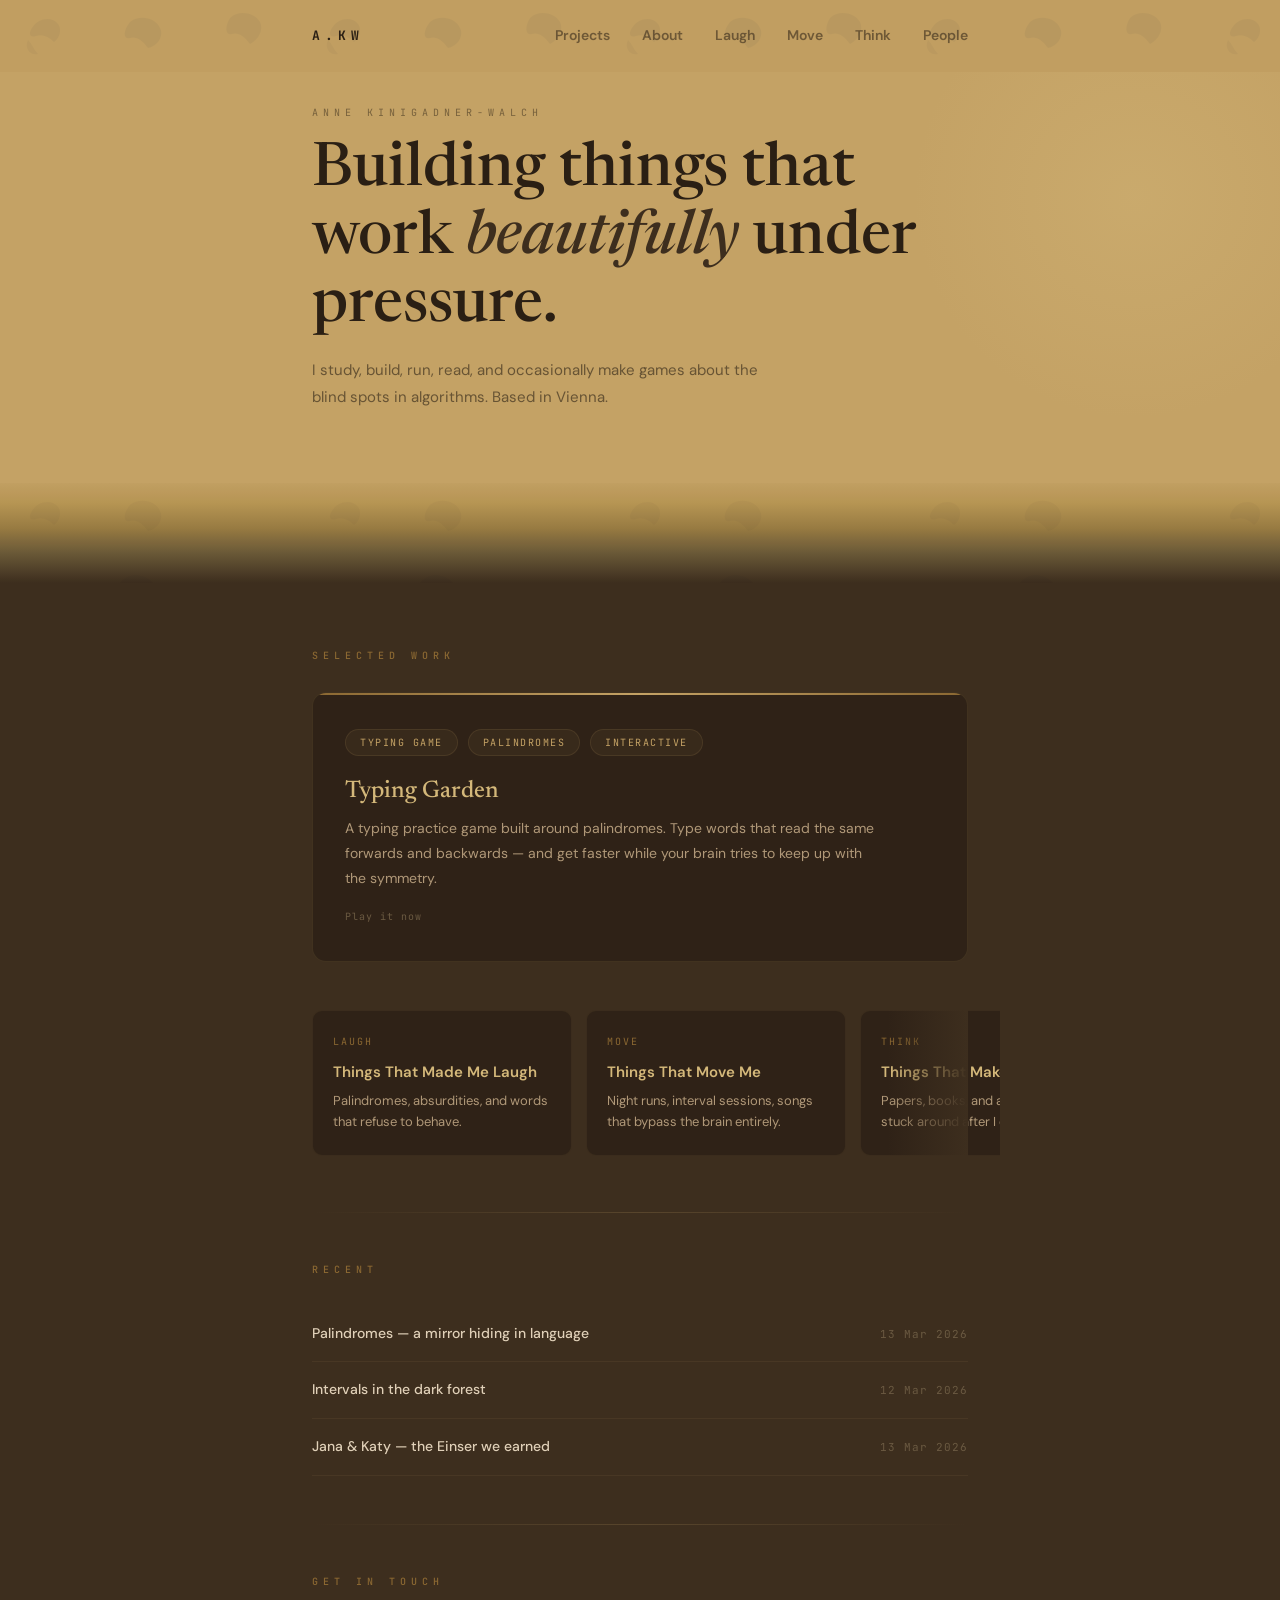
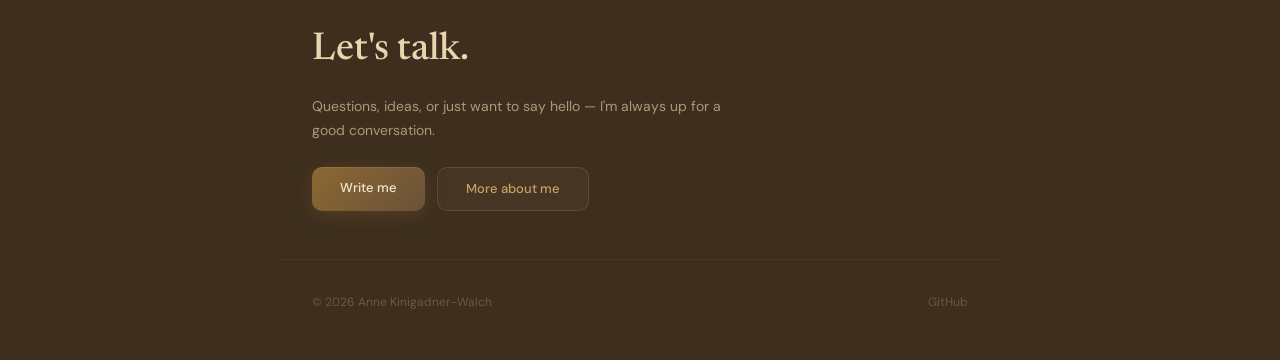
==== commit 8cc879b4: "Update index.html" ====
--- a/index.html
+++ b/index.html
@@ -16,14 +16,10 @@
 }
 *,*::before,*::after{margin:0;padding:0;box-sizing:border-box}
 body{font-family:var(--font-body);background:var(--camel-dark);color:var(--text-body);font-size:14px;line-height:1.7;-webkit-font-smoothing:antialiased}
-
-/* ── Scrollbar ── */
 ::-webkit-scrollbar{width:6px;height:4px}
 ::-webkit-scrollbar-track{background:transparent}
 ::-webkit-scrollbar-thumb{background:rgba(196,162,101,0.2);border-radius:4px}
 ::-webkit-scrollbar-thumb:hover{background:rgba(196,162,101,0.35)}
-
-/* ── Header ── */
 .top-leo{background:var(--camel-tan);position:relative;overflow:hidden}
 .top-leo::before{content:'';position:absolute;inset:0;z-index:0;opacity:0.07;pointer-events:none;mix-blend-mode:multiply;background-image:url('data:image/svg+xml;utf8,<svg xmlns="http://www.w3.org/2000/svg" width="300" height="300" viewBox="0 0 300 300"><defs><pattern id="l" x="0" y="0" width="300" height="300" patternUnits="userSpaceOnUse"><rect width="300" height="300" fill="%23C4A265"/><path d="M32,28C38,18 52,16 58,24C62,29 60,38 54,42C48,36 42,34 36,36C30,38 28,34 32,28Z" fill="%231A1008" opacity="0.88"/><path d="M28,40C24,48 30,56 38,54C34,50 32,44 28,40Z" fill="%232E1E0A" opacity="0.82"/><path d="M130,22C140,14 156,18 160,28C164,36 158,46 148,48C142,40 136,36 130,38C124,40 122,32 130,22Z" fill="%231A1008" opacity="0.9"/><path d="M230,18C238,10 254,12 260,22C264,30 258,40 250,44C244,36 238,32 232,34C226,36 224,28 230,18Z" fill="%231A1008" opacity="0.87"/><path d="M18,110C26,100 42,102 48,114C52,122 46,132 38,136C32,128 26,124 20,126C14,128 12,120 18,110Z" fill="%231A1008" opacity="0.9"/><path d="M120,100C128,88 148,90 154,102C158,112 150,124 140,128C134,118 126,114 120,116C112,118 110,108 120,100Z" fill="%231A1008" opacity="0.92"/><path d="M228,108C236,98 252,100 258,110C262,118 256,130 248,134C242,124 236,120 230,122C224,124 222,116 228,108Z" fill="%231A1008" opacity="0.88"/><path d="M36,200C44,190 60,192 66,204C70,212 64,224 56,228C50,218 44,214 38,216C32,218 30,210 36,200Z" fill="%231A1008" opacity="0.9"/><path d="M148,195C156,184 174,186 180,198C184,208 176,220 168,224C162,214 154,210 148,212C140,214 138,204 148,195Z" fill="%231A1008" opacity="0.91"/><path d="M244,200C252,190 268,192 274,204C278,212 272,224 264,228C258,218 252,214 246,216C240,218 238,210 244,200Z" fill="%231A1008" opacity="0.89"/></pattern></defs><rect width="300" height="300" fill="url(%23l)"/></svg>');background-repeat:repeat;background-size:300px 300px}
 .header-inner{position:relative;z-index:1;max-width:720px;margin:0 auto;padding:24px 32px;display:flex;justify-content:space-between;align-items:center}
@@ -32,8 +28,6 @@
 nav a{font-family:var(--font-body);font-size:14px;font-weight:600;color:rgba(42,31,20,0.55);text-decoration:none;transition:color 0.3s}
 nav a:hover,nav a.active{color:var(--camel-deep)}
 nav a.active{text-decoration:underline;text-underline-offset:4px;text-decoration-thickness:2px;text-decoration-color:rgba(42,31,20,0.3)}
-
-/* ── Hero (on ochre, no pattern) ── */
 .hero{background:var(--camel-tan);padding:32px 0 72px;position:relative;overflow:hidden}
 .hero::before{content:'';position:absolute;top:-100px;right:-80px;width:450px;height:450px;background:radial-gradient(circle,rgba(212,184,122,0.35) 0%,transparent 70%);pointer-events:none}
 .hero-inner{position:relative;z-index:1;max-width:720px;margin:0 auto;padding:0 32px}
@@ -41,19 +35,11 @@
 .hero h1{font-family:var(--font-display);font-size:clamp(2.4rem,5.5vw,3.8rem);font-weight:500;line-height:1.12;color:var(--camel-deep);margin-bottom:16px;animation:fadeUp .6s ease-out .25s both}
 .hero h1 em{font-style:italic;color:var(--camel-dark)}
 .hero p{font-size:15px;font-weight:400;color:rgba(42,31,20,0.6);max-width:480px;line-height:1.8;animation:fadeUp .6s ease-out .4s both}
-
-/* ── Ochre → Dark fade ── */
 .ochre-fade{height:100px;background:linear-gradient(to bottom,#C4A265 0%,#B89755 20%,#9A7D44 45%,#6B5A38 70%,#4D3D28 90%,#3D2E1E 100%);position:relative}
 .ochre-fade::before{content:'';position:absolute;inset:0;opacity:0.05;mix-blend-mode:multiply;pointer-events:none;background-image:url('data:image/svg+xml;utf8,<svg xmlns="http://www.w3.org/2000/svg" width="300" height="300" viewBox="0 0 300 300"><defs><pattern id="l" x="0" y="0" width="300" height="300" patternUnits="userSpaceOnUse"><rect width="300" height="300" fill="%23C4A265"/><path d="M32,28C38,18 52,16 58,24C62,29 60,38 54,42C48,36 42,34 36,36C30,38 28,34 32,28Z" fill="%231A1008" opacity="0.88"/><path d="M130,22C140,14 156,18 160,28C164,36 158,46 148,48C142,40 136,36 130,38C124,40 122,32 130,22Z" fill="%231A1008" opacity="0.9"/><path d="M120,100C128,88 148,90 154,102C158,112 150,124 140,128C134,118 126,114 120,116C112,118 110,108 120,100Z" fill="%231A1008" opacity="0.92"/></pattern></defs><rect width="300" height="300" fill="url(%23l)"/></svg>');background-repeat:repeat;background-size:300px 300px}
-
-/* ── Dark zone ── */
 .dark-zone{padding:64px 0 48px}
 .content{max-width:720px;margin:0 auto;padding:0 32px}
-
-/* ── Section Label ── */
 .section-label{font-family:var(--font-mono);font-size:10px;font-weight:500;letter-spacing:5px;text-transform:uppercase;color:var(--camel-warm);margin-bottom:28px}
-
-/* ── Featured Card ── */
 .featured{background:var(--surface);border:1px solid var(--border-subtle);border-radius:14px;padding:36px 32px;position:relative;overflow:hidden;transition:all 0.3s ease;cursor:pointer;text-decoration:none;display:block;color:inherit;margin-bottom:48px}
 .featured::before{content:'';position:absolute;top:0;left:0;right:0;height:2px;background:linear-gradient(90deg,var(--camel-warm),var(--camel-tan),var(--camel-warm))}
 .featured:hover{border-color:var(--border-warm);transform:translateY(-2px);box-shadow:0 12px 40px rgba(42,31,20,0.5)}
@@ -61,11 +47,7 @@
 .featured h3{font-family:var(--font-display);font-size:24px;font-weight:500;line-height:1.25;color:var(--camel-light);margin-bottom:10px}
 .featured p{font-size:14px;color:var(--text-muted);max-width:540px;line-height:1.8}
 .featured .meta{font-family:var(--font-mono);font-size:10px;letter-spacing:1px;color:var(--text-ghost);margin-top:16px}
-
-/* ── Tags ── */
 .tag{display:inline-block;font-family:var(--font-mono);font-size:10px;font-weight:400;letter-spacing:1.5px;text-transform:uppercase;color:var(--camel-tan);background:rgba(196,162,101,0.06);border:1px solid var(--border-subtle);border-radius:100px;padding:4px 14px;margin-right:6px;margin-bottom:6px}
-
-/* ── Scroll Track ── */
 .scroll-wrapper{position:relative;margin-bottom:48px}
 .scroll-wrapper::after{content:'';position:absolute;right:0;top:0;bottom:0;width:80px;background:linear-gradient(to right,transparent,var(--camel-dark));pointer-events:none;z-index:2}
 .scroll-track{display:flex;gap:14px;overflow-x:auto;overflow-y:hidden;padding-bottom:8px;margin-right:-32px;padding-right:64px;scrollbar-width:thin;scrollbar-color:rgba(196,162,101,0.15) transparent;-webkit-overflow-scrolling:touch}
@@ -74,19 +56,13 @@
 .scroll-card .card-label{font-family:var(--font-mono);font-size:10px;letter-spacing:2px;text-transform:uppercase;color:var(--camel-warm);margin-bottom:10px}
 .scroll-card h3{font-family:var(--font-body);font-size:15px;font-weight:600;color:var(--camel-light);margin-bottom:6px}
 .scroll-card p{font-size:13px;color:var(--text-muted);line-height:1.6}
-
-/* ── Divider ── */
 .divider{height:1px;background:linear-gradient(to right,transparent,var(--border-warm),transparent);margin:48px 0}
-
-/* ── Writing list ── */
 .writing-item{display:flex;justify-content:space-between;align-items:baseline;padding:16px 0;border-bottom:1px solid var(--border-ghost);text-decoration:none;color:inherit;transition:all 0.3s ease}
 .writing-item:first-child{border-top:1px solid var(--border-ghost)}
 .writing-item:hover{padding-left:8px}
 .writing-item:hover .wi-title{color:var(--camel-light)}
 .wi-title{font-family:var(--font-body);font-size:14px;font-weight:500;color:var(--text-body);transition:color 0.3s}
 .wi-date{font-family:var(--font-mono);font-size:11px;color:var(--text-ghost);letter-spacing:1px;flex-shrink:0;margin-left:24px}
-
-/* ── Contact CTA ── */
 .cta{text-align:left;margin-top:48px}
 .cta h2{font-family:var(--font-display);font-size:clamp(1.6rem,3.5vw,2.4rem);font-weight:500;color:var(--camel-cream);margin-bottom:12px}
 .cta p{font-size:14px;color:var(--text-muted);margin-bottom:24px;max-width:440px}
@@ -95,16 +71,10 @@
 .btn-primary:hover{transform:translateY(-2px);box-shadow:0 8px 28px rgba(139,104,50,0.45),inset 0 1px 0 rgba(255,255,255,0.08)}
 .btn-ghost{display:inline-block;font-family:var(--font-body);font-size:13px;font-weight:500;padding:10px 28px;background:rgba(196,162,101,0.06);color:var(--camel-tan);border:1px solid var(--border-warm);border-radius:10px;text-decoration:none;transition:all 0.3s ease;cursor:pointer}
 .btn-ghost:hover{background:rgba(196,162,101,0.12);border-color:rgba(196,162,101,0.3)}
-
-/* ── Footer ── */
 footer{max-width:720px;margin:0 auto;padding:32px 32px 48px;border-top:1px solid var(--border-ghost);display:flex;justify-content:space-between;align-items:center;font-size:12px;color:var(--text-ghost)}
 footer a{color:var(--text-ghost);text-decoration:none;transition:color 0.3s}
 footer a:hover{color:var(--camel-tan)}
-
-/* ── Animations ── */
 @keyframes fadeUp{from{opacity:0;transform:translateY(12px)}to{opacity:1;transform:translateY(0)}}
-
-/* ── Responsive ── */
 @media(max-width:680px){
   .header-inner{flex-direction:column;align-items:flex-start;gap:16px;padding:20px 20px}
   nav{gap:20px}
@@ -122,12 +92,11 @@
 </head>
 <body>
 
-<!-- ── Header ── -->
 <div class="top-leo">
   <div class="header-inner">
     <a href="./" class="logo">A.KW</a>
     <nav>
-      <a href="projects/" class="active">Projects</a>
+      <a href="projects/">Projects</a>
       <a href="about/">About</a>
       <a href="laugh/">Laugh</a>
       <a href="move/">Move</a>
@@ -137,7 +106,6 @@
   </div>
 </div>
 
-<!-- ── Hero ── -->
 <div class="hero">
   <div class="hero-inner">
     <div class="hero-label">Anne Kinigadner-Walch</div>
@@ -146,28 +114,24 @@
   </div>
 </div>
 
-<!-- ── Fade ── -->
 <div class="ochre-fade"></div>
 
-<!-- ── Dark Zone ── -->
 <div class="dark-zone">
 <div class="content">
 
-  <!-- Selected Work -->
   <div class="section-label">Selected Work</div>
 
-  <a href="projects/" class="featured">
+  <a href="think/typing_garden/" class="featured">
     <div class="tag-row">
-      <span class="tag">Twine</span>
-      <span class="tag">AI Ethics</span>
-      <span class="tag">Serious Game</span>
+      <span class="tag">Typing Game</span>
+      <span class="tag">Palindromes</span>
+      <span class="tag">Interactive</span>
     </div>
-    <h3>Hiring Algorithm</h3>
-    <p>A narrative game where you play as an HR algorithm. Screen candidates, make decisions, and watch bias emerge — not from bad intentions, but from the data itself.</p>
-    <div class="meta">In progress — University of Vienna, SS 2026</div>
+    <h3>Typing Garden</h3>
+    <p>A typing practice game built around palindromes. Type words that read the same forwards and backwards — and get faster while your brain tries to keep up with the symmetry.</p>
+    <div class="meta">Play it now</div>
   </a>
 
-  <!-- Scroll Cards -->
   <div class="scroll-wrapper">
     <div class="scroll-track">
       <a href="laugh/" class="scroll-card">
@@ -195,7 +159,6 @@
 
   <div class="divider"></div>
 
-  <!-- Writing -->
   <div class="section-label">Recent</div>
 
   <a href="laugh/palindrome_13-03-2026.html" class="writing-item">
@@ -207,13 +170,12 @@
     <span class="wi-date">12 Mar 2026</span>
   </a>
   <a href="people/#13-03" class="writing-item">
-    <span class="wi-title">Jana & Katy — the Einser we earned</span>
+    <span class="wi-title">Jana &amp; Katy — the Einser we earned</span>
     <span class="wi-date">13 Mar 2026</span>
   </a>
 
   <div class="divider"></div>
 
-  <!-- Contact -->
   <div class="cta">
     <div class="section-label">Get in Touch</div>
     <h2>Let's talk.</h2>
